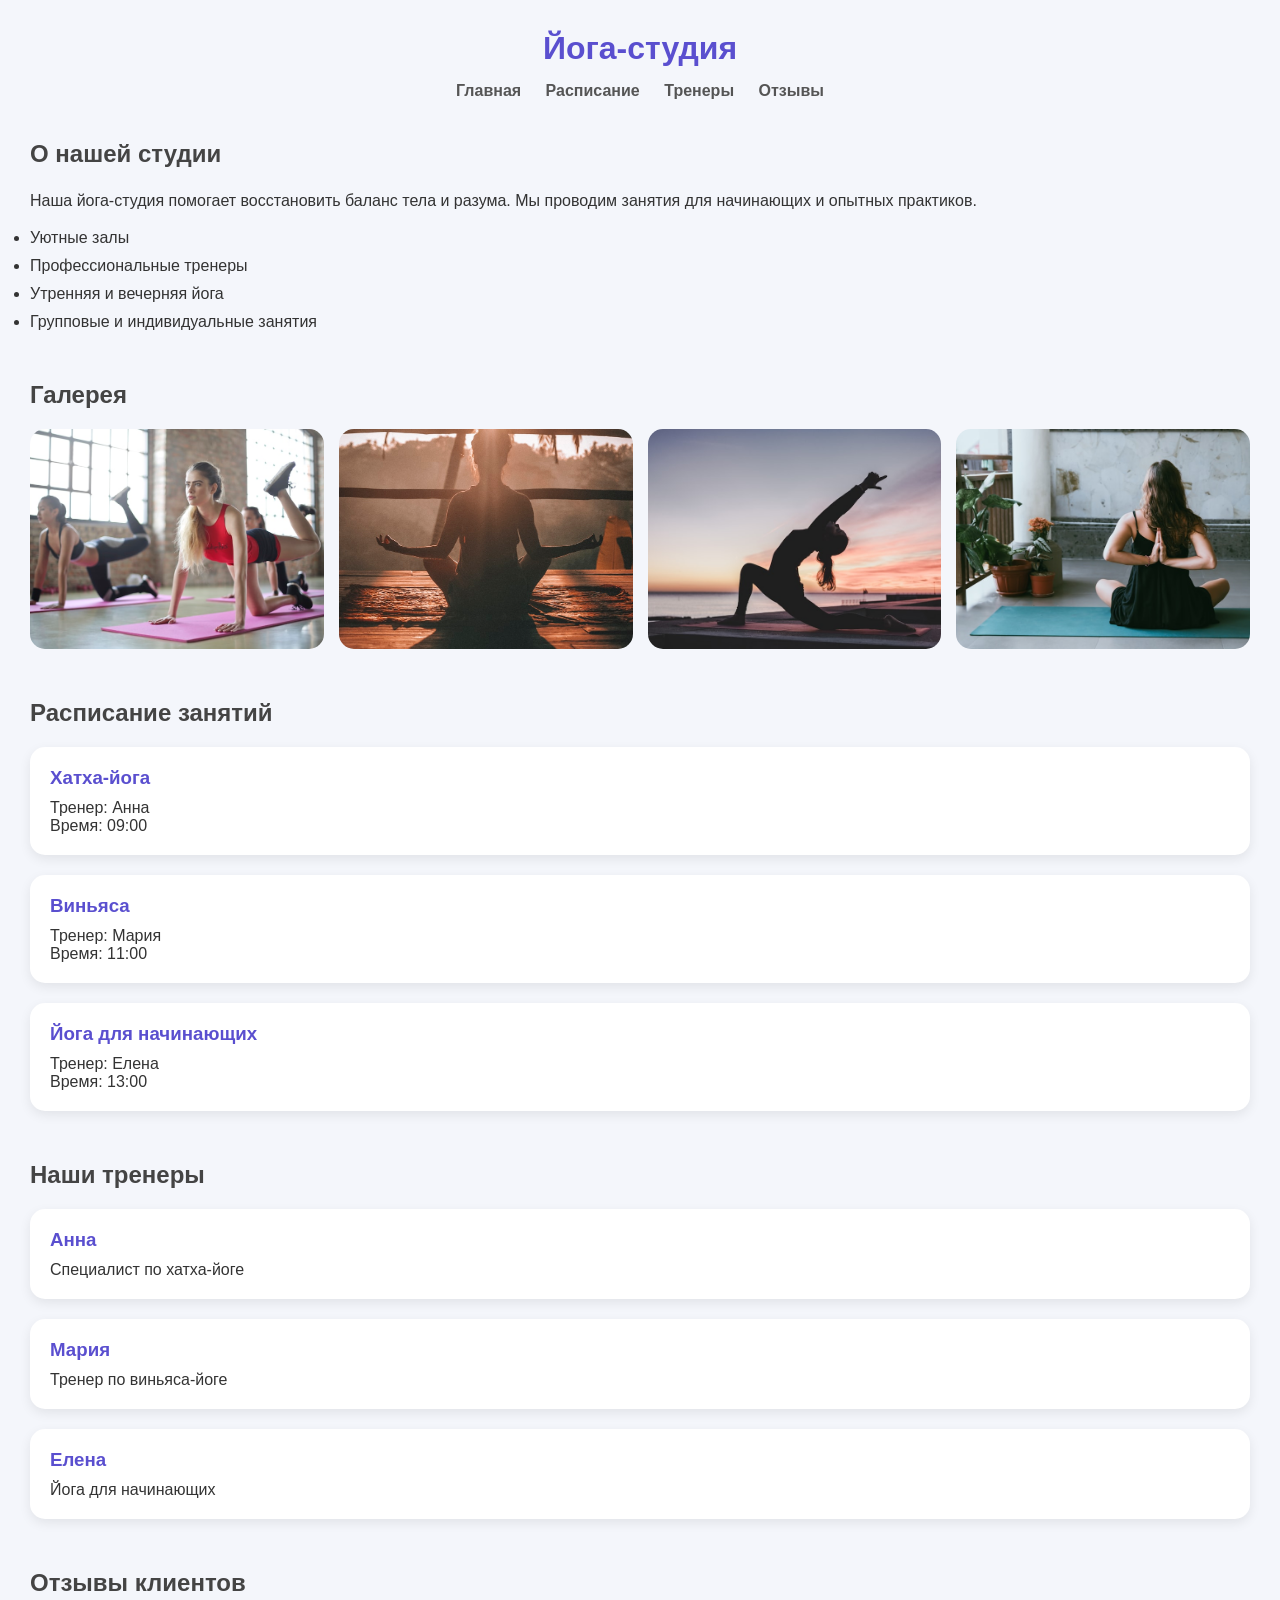
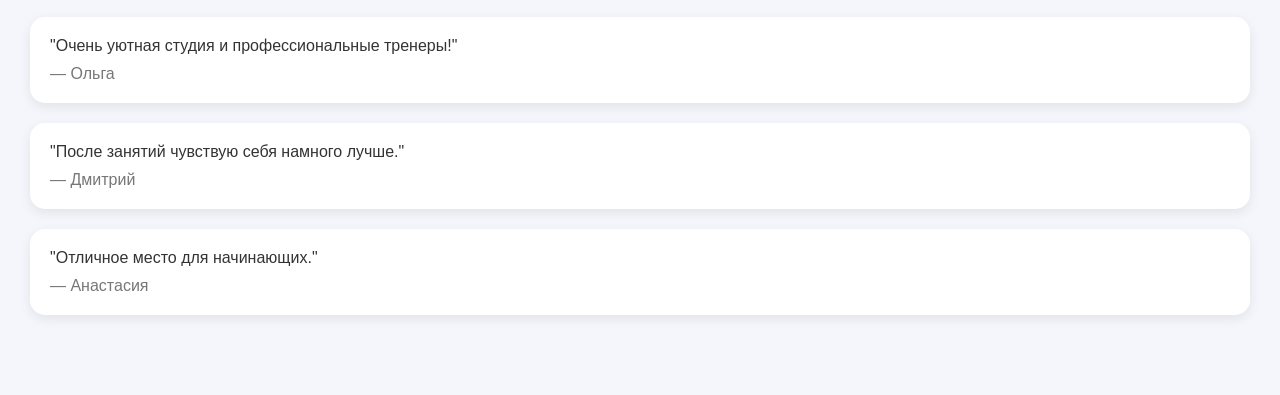
==== about.html @ 305a1195 "first commit" ====
<!DOCTYPE html>
<html lang="ru">
<head>
    <meta charset="UTF-8">
    <meta name="viewport" content="width=device-width, initial-scale=1.0">
    <title>Йога-студия | Тренеры и расписание</title>

    <link rel="stylesheet" href="about.css">
</head>
<body>

    <header>
        <h1>Йога-студия</h1>
        <nav>
            <a href="#">Главная</a>
            <a href="#">Расписание</a>
            <a href="#">Тренеры</a>
            <a href="#">Отзывы</a>
        </nav>
    </header>

    <section class="about">
        <h2>О нашей студии</h2>

        <p>
            Наша йога-студия помогает восстановить баланс тела и разума.
            Мы проводим занятия для начинающих и опытных практиков.
        </p>

        <ul class="features">
            <li>Уютные залы</li>
            <li>Профессиональные тренеры</li>
            <li>Утренняя и вечерняя йога</li>
            <li>Групповые и индивидуальные занятия</li>
        </ul>
    </section>

    <section class="gallery">
        <h2>Галерея</h2>

        <div class="gallery-container">
            <img src="images\photo-1518611012118-696072aa579a.jpg" alt="Йога">
            
            <img src="images\photo-1506126613408-eca07ce68773.jpg" alt="Йога">

            <img src="images\photo-1544367567-0f2fcb009e0b.jpg" alt="Йога">

            <img src="images\photo-1510894347713-fc3ed6fdf539.jpg" alt="Йога">
        </div>
    </section>

    <section class="schedule">
        <h2>Расписание занятий</h2>

        <div class="card">
            <h3>Хатха-йога</h3>
            <p>Тренер: Анна</p>
            <p>Время: 09:00</p>
        </div>

        <div class="card">
            <h3>Виньяса</h3>
            <p>Тренер: Мария</p>
            <p>Время: 11:00</p>
        </div>

        <div class="card">
            <h3>Йога для начинающих</h3>
            <p>Тренер: Елена</p>
            <p>Время: 13:00</p>
        </div>
    </section>

    <section class="trainers">
        <h2>Наши тренеры</h2>

        <div class="trainer-card">
            <h3>Анна</h3>
            <p>Специалист по хатха-йоге</p>
        </div>

        <div class="trainer-card">
            <h3>Мария</h3>
            <p>Тренер по виньяса-йоге</p>
        </div>

        <div class="trainer-card">
            <h3>Елена</h3>
            <p>Йога для начинающих</p>
        </div>
    </section>

    <section class="reviews">
        <h2>Отзывы клиентов</h2>

        <div class="review">
            <p>
                "Очень уютная студия и профессиональные тренеры!"
            </p>
            <span>— Ольга</span>
        </div>

        <div class="review">
            <p>
                "После занятий чувствую себя намного лучше."
            </p>
            <span>— Дмитрий</span>
        </div>

        <div class="review">
            <p>
                "Отличное место для начинающих."
            </p>
            <span>— Анастасия</span>
        </div>
    </section>

</body>
</html>
---- about.css ----
* {
    margin: 0;
    padding: 0;
    box-sizing: border-box;
}

body {
    font-family: Arial, sans-serif;
    background: #f4f6fb;
    color: #333;
    padding: 30px;
}

header {
    text-align: center;
    margin-bottom: 40px;
}

header h1 {
    color: #5a4fcf;
    margin-bottom: 15px;
}

nav a {
    text-decoration: none;
    margin: 0 10px;
    color: #555;
    font-weight: bold;
}

nav a:hover {
    color: #5a4fcf;
}

section {
    margin-bottom: 50px;
}

h2 {
    margin-bottom: 20px;
    color: #444;
}

.about p {
    margin-bottom: 15px;
    line-height: 1.6;
}

.features li {
    margin-bottom: 10px;
}

.gallery-container {
    display: grid;
    grid-template-columns: repeat(auto-fit, minmax(220px, 1fr));
    gap: 15px;
}

.gallery-container img {
    width: 100%;
    height: 220px;
    object-fit: cover;
    border-radius: 15px;
    transition: 0.3s;
}

.gallery-container img:hover {
    transform: scale(1.03);
}

.card,
.trainer-card,
.review {
    background: white;
    padding: 20px;
    border-radius: 15px;
    margin-bottom: 20px;
    box-shadow: 0 4px 12px rgba(0,0,0,0.08);
}

.card h3,
.trainer-card h3 {
    color: #5a4fcf;
    margin-bottom: 10px;
}

.review span {
    display: block;
    margin-top: 10px;
    color: #777;
}
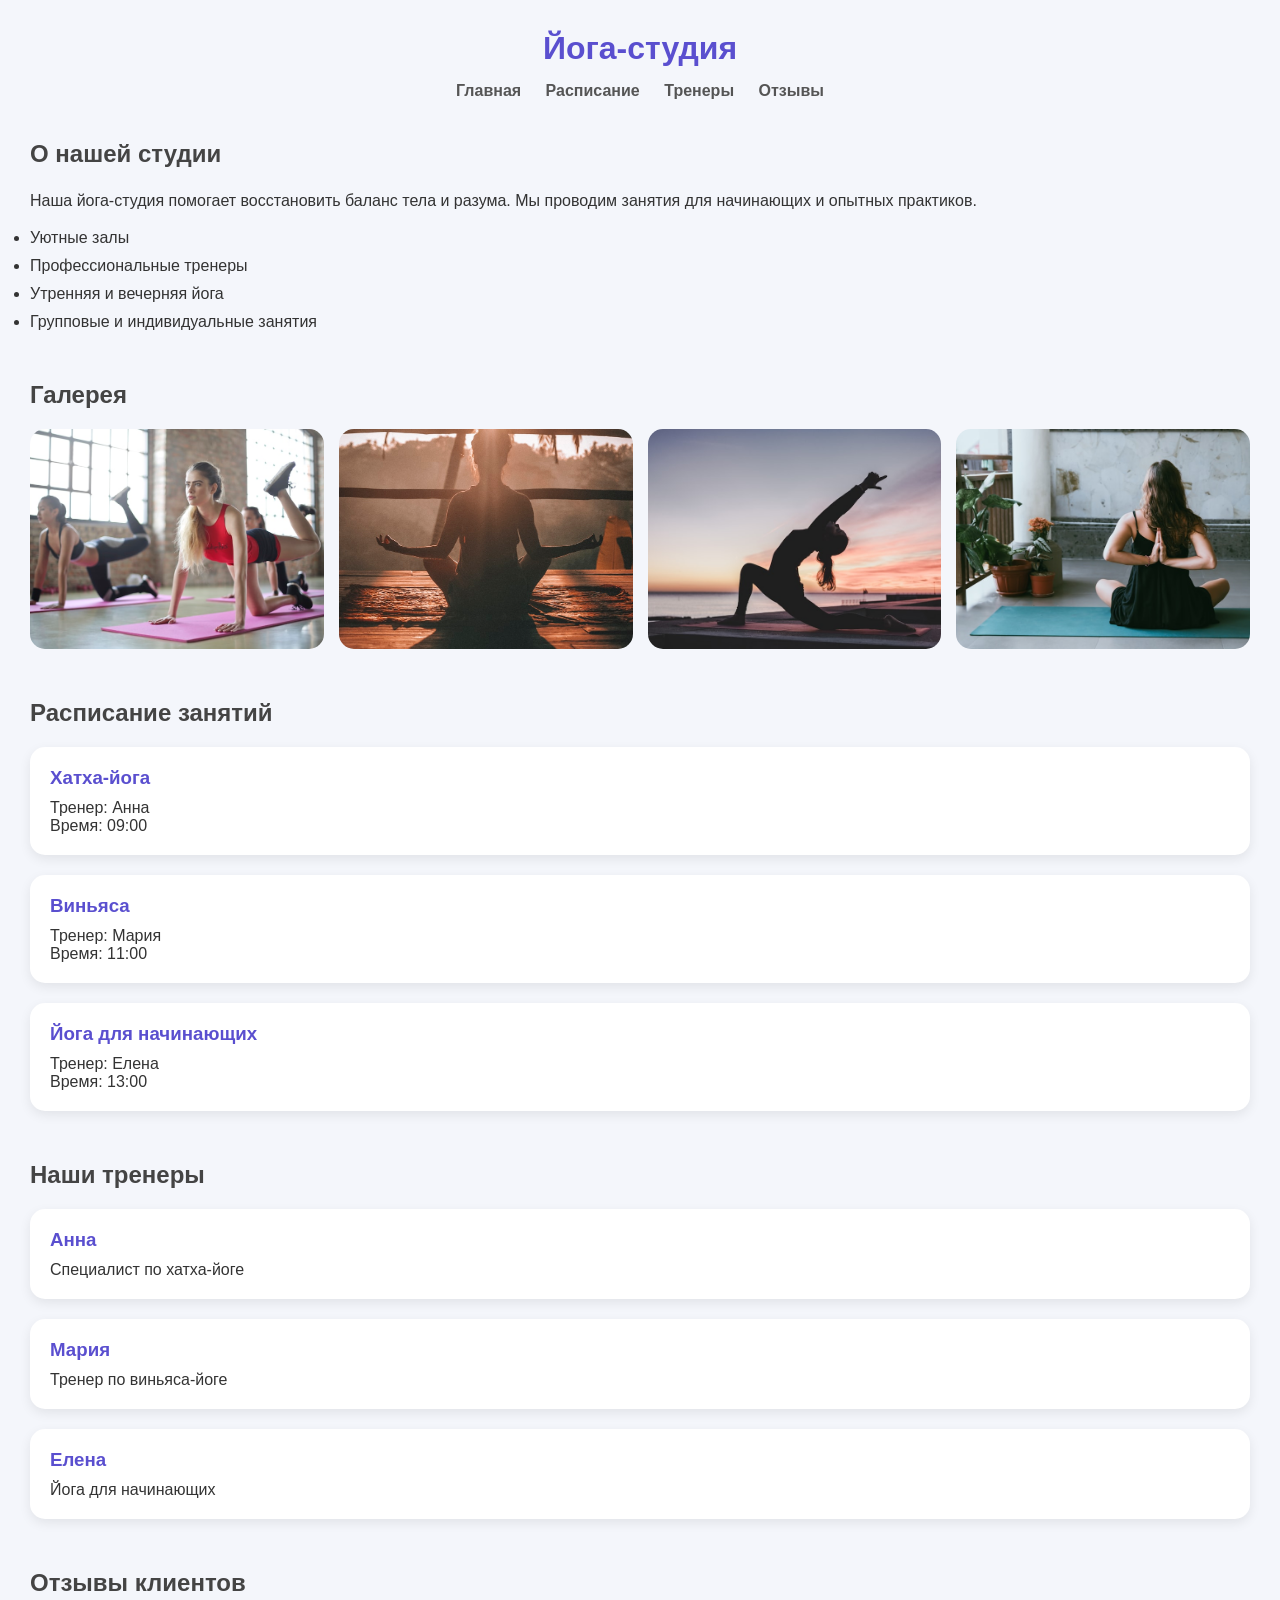
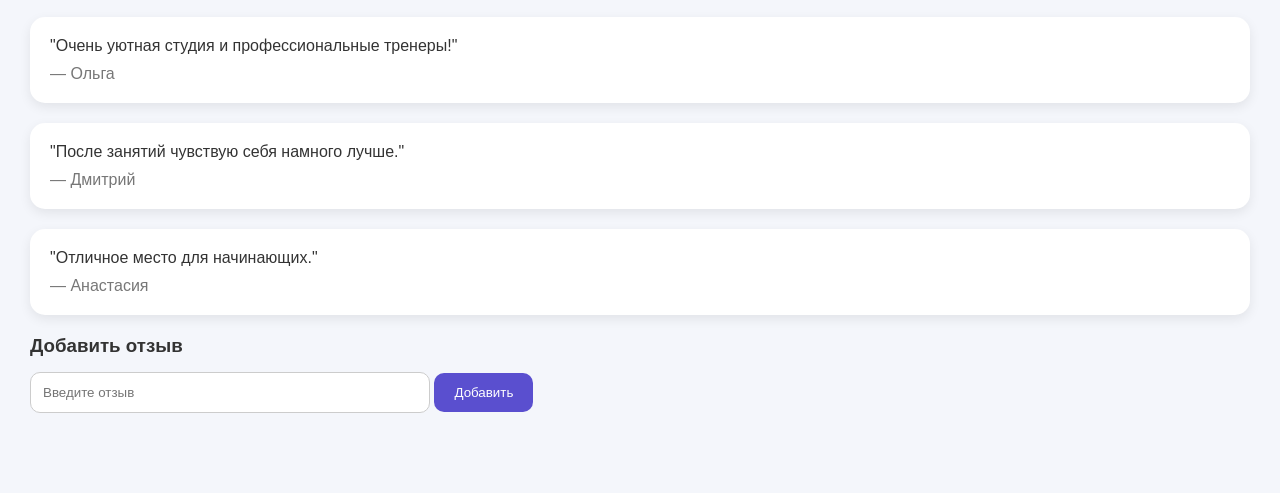
==== commit 99367b20: "Добавлена возможность клика на миниатюры для просмотра изображений в увеличенном виде, добавлен функ" ====
--- a/about.html
+++ b/about.html
@@ -3,7 +3,7 @@
 <head>
     <meta charset="UTF-8">
     <meta name="viewport" content="width=device-width, initial-scale=1.0">
-    <title>Йога-студия | Тренеры и расписание</title>
+    <title>Йога-студия</title>
 
     <link rel="stylesheet" href="about.css">
 </head>
@@ -11,6 +11,7 @@
 
     <header>
         <h1>Йога-студия</h1>
+
         <nav>
             <a href="#">Главная</a>
             <a href="#">Расписание</a>
@@ -20,6 +21,7 @@
     </header>
 
     <section class="about">
+
         <h2>О нашей студии</h2>
 
         <p>
@@ -33,23 +35,53 @@
             <li>Утренняя и вечерняя йога</li>
             <li>Групповые и индивидуальные занятия</li>
         </ul>
+
     </section>
 
     <section class="gallery">
+
         <h2>Галерея</h2>
 
         <div class="gallery-container">
-            <img src="images\photo-1518611012118-696072aa579a.jpg" alt="Йога">
-            
-            <img src="images\photo-1506126613408-eca07ce68773.jpg" alt="Йога">
 
-            <img src="images\photo-1544367567-0f2fcb009e0b.jpg" alt="Йога">
+            <img
+                class="gallery-img"
+                src="images/photo-1518611012118-696072aa579a.jpg"
+                alt="Йога"
+            >
 
-            <img src="images\photo-1510894347713-fc3ed6fdf539.jpg" alt="Йога">
+            <img
+                class="gallery-img"
+                src="images/photo-1506126613408-eca07ce68773.jpg"
+                alt="Йога"
+            >
+
+            <img
+                class="gallery-img"
+                src="images/photo-1544367567-0f2fcb009e0b.jpg"
+                alt="Йога"
+            >
+
+            <img
+                class="gallery-img"
+                src="images/photo-1510894347713-fc3ed6fdf539.jpg"
+                alt="Йога"
+            >
+
         </div>
+
     </section>
 
+    <div class="modal" id="modal">
+
+        <span id="close">&times;</span>
+
+        <img id="modal-img" src="" alt="">
+
+    </div>
+
     <section class="schedule">
+
         <h2>Расписание занятий</h2>
 
         <div class="card">
@@ -69,9 +101,11 @@
             <p>Тренер: Елена</p>
             <p>Время: 13:00</p>
         </div>
+
     </section>
 
     <section class="trainers">
+
         <h2>Наши тренеры</h2>
 
         <div class="trainer-card">
@@ -88,9 +122,11 @@
             <h3>Елена</h3>
             <p>Йога для начинающих</p>
         </div>
+
     </section>
 
     <section class="reviews">
+
         <h2>Отзывы клиентов</h2>
 
         <div class="review">
@@ -113,7 +149,22 @@
             </p>
             <span>— Анастасия</span>
         </div>
+
+        <h3>Добавить отзыв</h3>
+
+        <input
+            type="text"
+            id="review-input"
+            placeholder="Введите отзыв"
+        >
+
+        <button id="add-review">
+            Добавить
+        </button>
+
     </section>
 
+    <script src="script2.js"></script>
+
 </body>
-</html>
+</html>
--- a/about.css
+++ b/about.css
@@ -26,6 +26,7 @@
     margin: 0 10px;
     color: #555;
     font-weight: bold;
+    transition: 0.3s;
 }
 
 nav a:hover {
@@ -56,15 +57,20 @@
     gap: 15px;
 }
 
-.gallery-container img {
+.gallery-img {
     width: 100%;
     height: 220px;
+
     object-fit: cover;
+
     border-radius: 15px;
+
+    cursor: pointer;
+
     transition: 0.3s;
 }
 
-.gallery-container img:hover {
+.gallery-img:hover {
     transform: scale(1.03);
 }
 
@@ -72,9 +78,13 @@
 .trainer-card,
 .review {
     background: white;
+
     padding: 20px;
+
     border-radius: 15px;
+
     margin-bottom: 20px;
+
     box-shadow: 0 4px 12px rgba(0,0,0,0.08);
 }
 
@@ -89,3 +99,79 @@
     margin-top: 10px;
     color: #777;
 }
+
+.modal {
+    display: none;
+
+    position: fixed;
+
+    z-index: 1000;
+
+    left: 0;
+    top: 0;
+
+    width: 100%;
+    height: 100%;
+
+    background: rgba(0,0,0,0.9);
+
+    justify-content: center;
+    align-items: center;
+}
+
+#modal-img {
+    width: 70%;
+    max-width: 800px;
+
+    border-radius: 20px;
+}
+
+#close {
+    position: absolute;
+
+    top: 20px;
+    right: 40px;
+
+    font-size: 50px;
+
+    color: white;
+
+    cursor: pointer;
+}
+
+#review-input {
+    width: 100%;
+    max-width: 400px;
+
+    padding: 12px;
+
+    margin-top: 15px;
+
+    border-radius: 10px;
+
+    border: 1px solid #ccc;
+
+    outline: none;
+}
+
+#add-review {
+    padding: 12px 20px;
+
+    margin-top: 15px;
+
+    border: none;
+
+    background: #5a4fcf;
+
+    color: white;
+
+    border-radius: 10px;
+
+    cursor: pointer;
+
+    transition: 0.3s;
+}
+
+#add-review:hover {
+    background: #483cb5;
+}
